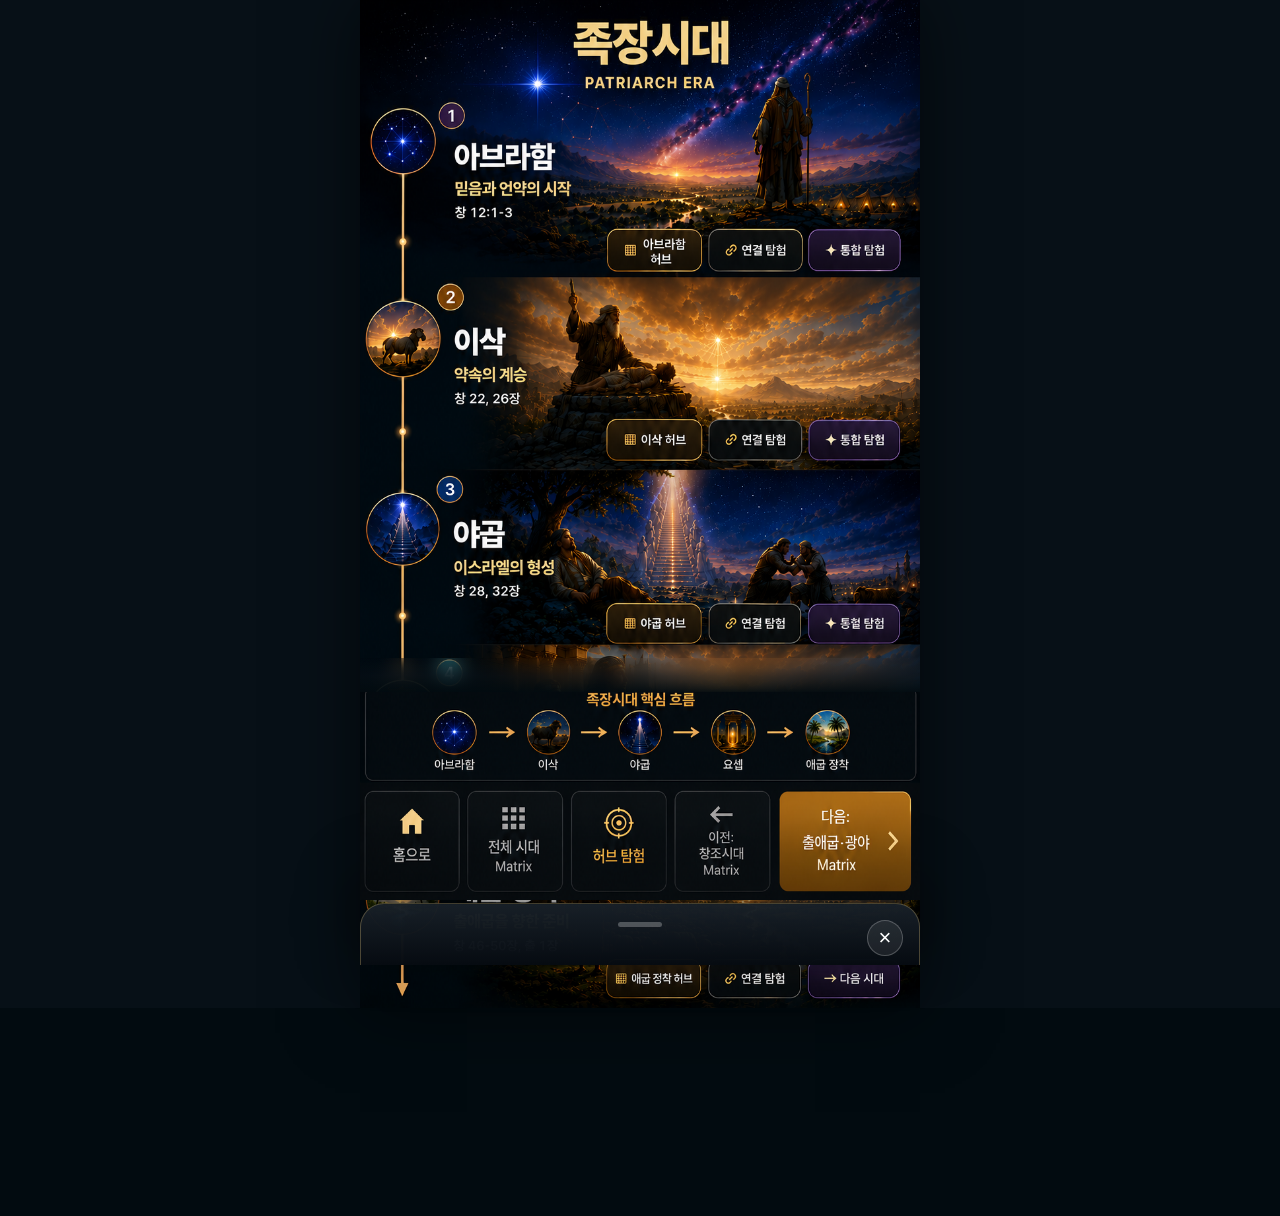
==== index.html @ 4a2c98e0 "Add files via upload" ====
<!doctype html>
<html lang="ko">
<head>
<meta charset="utf-8"/>
<meta name="viewport" content="width=device-width, initial-scale=1.0, maximum-scale=1.0, user-scalable=no, viewport-fit=cover"/>
<title>족장시대 Matrix</title>
<link rel="manifest" href="./manifest.webmanifest"/>
<meta name="theme-color" content="#071017"/>
<style>
*{box-sizing:border-box;-webkit-tap-highlight-color:transparent}
html,body{margin:0;background:#071017;color:#fff;font-family:system-ui,-apple-system,"Noto Sans KR","Apple SD Gothic Neo",sans-serif;overflow-x:hidden}
body{display:flex;justify-content:center}
.phone{position:relative;width:100%;max-width:560px;min-height:100svh;background:#071017;overflow:visible}
.stage{position:relative;width:100%;line-height:0;background:#071017;overflow:visible}
.bg{display:block;width:100%;height:auto;user-select:none;pointer-events:none}
.hot{position:absolute;z-index:10;border:0;background:rgba(255,255,255,0);border-radius:14px;cursor:pointer}
.hot:focus-visible{outline:2px solid #f7d889;background:rgba(247,216,137,.12)}
.hot.debug{background:rgba(247,216,137,.18);outline:1px solid rgba(247,216,137,.65)}

/* 사건 전체 클릭 영역 */
.e1,.e2,.e3,.e4,.e5{pointer-events:none}
.e1{left:0.5%;top:8.5%;width:43.5%;height:15.5%}
.e2{left:0.5%;top:25.0%;width:43.5%;height:15.0%}
.e3{left:0.5%;top:41.1%;width:43.5%;height:15.0%}
.e4{left:0.5%;top:57.4%;width:43.5%;height:14.7%}
.e5{left:0.5%;top:73.1%;width:43.5%;height:13.4%}

/* 우측 허브 버튼 영역: 실제 아이콘/버튼 중심에 맞춤 */
/* 우측 실제 버튼 직접 클릭 영역: 보이는 버튼 위치에 재정렬 */
.b1a,.b1b,.b1c,.b2a,.b2b,.b2c,.b3a,.b3b,.b3c,.b4a,.b4b,.b4c,.b5a,.b5b,.b5c{z-index:40}
.b1a{left:44.2%;top:22.35%;width:17.1%;height:4.30%}
.b1b{left:62.1%;top:22.35%;width:17.1%;height:4.30%}
.b1c{left:79.9%;top:22.35%;width:16.8%;height:4.30%}

.b2a{left:44.2%;top:41.25%;width:17.1%;height:4.30%}
.b2b{left:62.1%;top:41.25%;width:17.1%;height:4.30%}
.b2c{left:79.9%;top:41.25%;width:16.8%;height:4.30%}

.b3a{left:44.2%;top:58.90%;width:17.1%;height:4.30%}
.b3b{left:62.1%;top:58.90%;width:17.1%;height:4.30%}
.b3c{left:79.9%;top:58.90%;width:16.8%;height:4.30%}

.b4a{left:44.2%;top:76.00%;width:17.1%;height:4.30%}
.b4b{left:62.1%;top:76.00%;width:17.1%;height:4.30%}
.b4c{left:79.9%;top:76.00%;width:16.8%;height:4.30%}

.b5a{left:44.2%;top:93.90%;width:17.1%;height:4.30%}
.b5b{left:62.1%;top:93.90%;width:17.1%;height:4.30%}
.b5c{left:79.9%;top:93.90%;width:16.8%;height:4.30%}

/* 하단 메뉴 */
.nhome{left:2.0%;top:92.95%;width:15.5%;height:5.7%}
.nall{left:18.5%;top:92.95%;width:17.0%;height:5.7%}
.nhub{left:37.0%;top:92.95%;width:20.0%;height:5.7%}
.nprev{left:58.5%;top:92.95%;width:16.5%;height:5.7%}
.nnext{left:76.0%;top:92.95%;width:22.5%;height:5.7%}

.sheetBack{position:fixed;inset:0;background:rgba(0,0,0,.48);opacity:0;pointer-events:none;transition:.22s;z-index:40}
.sheetBack.show{opacity:1;pointer-events:auto}
.sheet{position:fixed;left:50%;bottom:0;transform:translate(-50%,105%);width:100%;max-width:560px;z-index:50;max-height:73svh;overflow:auto;background:linear-gradient(180deg,rgba(24,32,40,.98),rgba(6,11,17,.99));border:1px solid rgba(247,216,137,.28);border-bottom:0;border-radius:24px 24px 0 0;box-shadow:0 -24px 60px rgba(0,0,0,.55);padding:18px 18px calc(24px + env(safe-area-inset-bottom));transition:.26s}
.sheet.show{transform:translate(-50%,0)}
.grab{width:44px;height:5px;border-radius:999px;background:rgba(255,255,255,.26);margin:0 auto 14px}
.close{position:absolute;right:16px;top:16px;width:36px;height:36px;border-radius:50%;border:1px solid rgba(255,255,255,.23);background:rgba(255,255,255,.08);color:#fff;font-size:22px}
.sheet h2{margin:0 44px 5px 0;font-size:24px;color:#fff}
.sheet .meta{color:#f7d889;font-weight:950;font-size:14px;margin-bottom:12px}
.sheet p{margin:0 0 12px;color:rgba(255,255,255,.86);line-height:1.65;font-size:15px}
.chips{display:flex;flex-wrap:wrap;gap:8px}
.chip{border:1px solid rgba(247,216,137,.26);background:rgba(247,216,137,.08);color:#f8e4aa;border-radius:999px;padding:8px 11px;font-size:13px;font-weight:850}
.toast{position:fixed;left:50%;bottom:24px;transform:translateX(-50%) translateY(18px);max-width:min(92vw,500px);background:rgba(8,13,18,.92);border:1px solid rgba(247,216,137,.32);color:#ffe7aa;padding:10px 14px;border-radius:999px;font-size:13px;font-weight:850;opacity:0;transition:.22s;z-index:60}
.toast.show{opacity:1;transform:translateX(-50%) translateY(0)}
</style>
    <link rel="stylesheet" href="style.css">
    <link rel="apple-touch-icon" href="icons/icon-192.png">

<style>
/* === CEN fixed footer split patch === */
:root {
  --cen-footer-ratio: 0.37146226;
  --cen-max-width: 768px;
}
html, body {
  margin: 0;
  padding: 0;
}
body {
  padding-bottom: calc(min(100vw, var(--cen-max-width)) * var(--cen-footer-ratio));
  background: #020b10;
}
.cen-fixed-footer {
  position: fixed;
  left: 50%;
  bottom: 0;
  width: min(100vw, var(--cen-max-width));
  transform: translateX(-50%);
  z-index: 9999;
  pointer-events: none;
  background: #020b10;
  line-height: 0;
}
.cen-fixed-footer img {
  display: block;
  width: 100%;
  height: auto;
  margin: 0;
  padding: 0;
}
.cen-fixed-footer .footer-hot {
  position: absolute;
  pointer-events: auto;
  cursor: pointer;
  border: 0;
  background: transparent;
  color: transparent;
  font-size: 0;
  line-height: 0;
  padding: 0;
  margin: 0;
}
/* footer image = 848 x 315, crop y = 1540 */
.cen-fixed-footer .fh-home { left: 0.5%; bottom: 0.5%; width: 17.4%; height: 48.5%; }
.cen-fixed-footer .fh-all { left: 18.8%; bottom: 0.5%; width: 18.3%; height: 48.5%; }
.cen-fixed-footer .fh-hub { left: 38.5%; bottom: 0.5%; width: 18.3%; height: 48.5%; }
.cen-fixed-footer .fh-prev { left: 58.0%; bottom: 0.5%; width: 18.4%; height: 48.5%; }
.cen-fixed-footer .fh-next { left: 77.3%; bottom: 0.5%; width: 22.1%; height: 48.5%; }

/* === CEN drag/footer refinement patch 20260604 === */
:root {
  --cen-footer-ratio: 0.37146226;
  --cen-max-width: 560px;
}
body {
  padding-bottom: calc(min(100vw, var(--cen-max-width)) * var(--cen-footer-ratio)) !important;
  overscroll-behavior-y: none;
}
.main-content {
  padding-bottom: 0 !important;
}
.phone, .stage {
  overflow: hidden !important;
}
.cen-fixed-footer {
  width: min(100vw, var(--cen-max-width)) !important;
  overflow: visible;
  isolation: isolate;
}
.cen-fixed-footer::before {
  content: "";
  position: absolute;
  left: 0;
  right: 0;
  top: -34px;
  height: 34px;
  pointer-events: none;
  z-index: -1;
  background: linear-gradient(180deg, rgba(7,16,23,0), rgba(7,16,23,.62) 52%, rgba(2,11,16,.96));
  -webkit-backdrop-filter: blur(10px);
  backdrop-filter: blur(10px);
}
</style>

</head>
<body>
<div class="app-container">
<main class="phone main-content">
<section class="stage card-grid">
<img class="bg" src="./assets/patriarch-main.png" alt="족장시대 Matrix"/>

<button class="hot e1" onclick="goHub('abraham')" aria-label="아브라함 허브"></button>
<button class="hot e2" onclick="goHub('isaac')" aria-label="이삭 허브"></button>
<button class="hot e3" onclick="goHub('jacob')" aria-label="야곱 허브"></button>
<button class="hot e4" onclick="goHub('joseph')" aria-label="요셉 허브"></button>
<button class="hot e5" onclick="goHub('egypt')" aria-label="애굽 정착 허브"></button>

<button class="hot b1a" onclick="goHub('abraham')"></button><button class="hot b1b" onclick="openSheet('abraham')"></button><button class="hot b1c" onclick="openSheet('covenant')"></button>
<button class="hot b2a" onclick="goHub('isaac')"></button><button class="hot b2b" onclick="openSheet('isaac')"></button><button class="hot b2c" onclick="openSheet('covenant')"></button>
<button class="hot b3a" onclick="goHub('jacob')"></button><button class="hot b3b" onclick="openSheet('jacob')"></button><button class="hot b3c" onclick="openSheet('covenant')"></button>
<button class="hot b4a" onclick="goHub('joseph')"></button><button class="hot b4b" onclick="openSheet('joseph')"></button><button class="hot b4c" onclick="openSheet('providence')"></button>
<button class="hot b5a" onclick="goHub('egypt')"></button><button class="hot b5b" onclick="openSheet('egypt')"></button><button class="hot b5c" onclick="openSheet('exodus')"></button>

<button class="hot nhome" onclick="showToast('홈 연결 준비')"></button>
<button class="hot nall" onclick="showToast('전체 시대 Matrix 연결 준비')"></button>
<button class="hot nhub" onclick="openSheet('hub')"></button>
<button class="hot nprev" onclick="showToast('창조시대 Matrix 연결 준비')"></button>
<button class="hot nnext" onclick="openSheet('exodus')"></button>
</section>
</main>

<div class="sheetBack" id="backdrop"></div>
<section class="sheet" id="sheet">
<div class="grab"></div><button class="close" id="close">×</button>
<h2 id="sheetTitle"></h2><div class="meta" id="sheetMeta"></div><p id="sheetBody"></p><div class="chips" id="chips"></div>
</section>
<div class="toast" id="toast"></div>

<script>
const DATA={
abraham:{title:'아브라함 연결탐험',meta:'창 12:1-3',body:'하나님이 한 사람을 부르셔서 언약 백성의 시작을 여십니다.',chips:['부르심','가나안','별 언약','믿음']},
isaac:{title:'이삭 연결탐험',meta:'창 22, 26장',body:'이삭은 약속의 아들이며 언약 계승의 통로입니다.',chips:['약속의 아들','모리아산','순종']},
jacob:{title:'야곱 연결탐험',meta:'창 28, 32장',body:'야곱은 벧엘에서 하나님을 만나고 얍복강에서 이스라엘이라는 새 이름을 받습니다.',chips:['벧엘','얍복강','이스라엘']},
joseph:{title:'요셉 연결탐험',meta:'창 37-50장',body:'요셉의 꿈과 고난은 애굽 총리라는 섭리의 자리로 이어집니다.',chips:['꿈','고난','총리','가족구원']},
egypt:{title:'애굽 정착 연결탐험',meta:'창 46-50장, 출 1장',body:'야곱의 가족은 고센에 정착하여 번성합니다.',chips:['고센','번성','출애굽 준비']},
covenant:{title:'언약의 흐름',meta:'아브라함 → 이삭 → 야곱 → 요셉',body:'족장시대의 핵심은 언약의 계승입니다.',chips:['언약','계승','구속사']},
providence:{title:'섭리 탐험',meta:'요셉의 꿈과 애굽',body:'하나님은 고난까지도 생명을 보존하는 길로 사용하십니다.',chips:['섭리','용서','보존']},
hub:{title:'족장시대 허브 탐험',meta:'5개 허브',body:'아브라함, 이삭, 야곱, 요셉, 애굽 정착 허브로 구성되어 있습니다.',chips:['아브라함','이삭','야곱','요셉','애굽정착']},
exodus:{title:'다음 시대',meta:'출애굽·광야 Matrix',body:'애굽 정착은 출애굽 시대를 준비합니다.',chips:['모세','출애굽','광야']}
};
const sheet=document.getElementById('sheet'),backdrop=document.getElementById('backdrop'),title=document.getElementById('sheetTitle'),meta=document.getElementById('sheetMeta'),body=document.getElementById('sheetBody'),chips=document.getElementById('chips'),toast=document.getElementById('toast');
function goHub(id){location.href='./hubs/index.html?hub='+encodeURIComponent(id)+'&v=20260604-v3-drag-footer'}
function openSheet(key){const d=DATA[key]||DATA.abraham;title.textContent=d.title;meta.textContent=d.meta;body.textContent=d.body;chips.innerHTML=d.chips.map(c=>`<span class="chip">${c}</span>`).join('');sheet.classList.add('show');backdrop.classList.add('show')}
function closeSheet(){sheet.classList.remove('show');backdrop.classList.remove('show')}
document.getElementById('close').onclick=closeSheet;backdrop.onclick=closeSheet;
function showToast(t){toast.textContent=t;toast.classList.add('show');clearTimeout(window.__toast);window.__toast=setTimeout(()=>toast.classList.remove('show'),1200)}
if(new URLSearchParams(location.search).get('debug')==='1'){document.querySelectorAll('.hot').forEach(el=>el.classList.add('debug'))}
if('serviceWorker' in navigator){window.addEventListener('load',()=>navigator.serviceWorker.register('./sw.js?v=20260604-v3-drag-footer').catch(()=>{}))}
</script>
</div>

<div class="cen-fixed-footer" aria-label="족장시대 하단 고정 메뉴">
  <img src="assets/patriarch-footer.png" alt="족장시대 핵심 흐름 및 하단 메뉴">
  <button class="footer-hot fh-home" onclick="location.href='../index.html'" aria-label="홈으로">홈으로</button>
  <button class="footer-hot fh-all" onclick="location.href='../CEN-Matrix/'" aria-label="전체 시대 Matrix">전체 시대 Matrix</button>
  <button class="footer-hot fh-hub" onclick="location.href='hubs/index.html?hub=abraham&v=20260604-v3-drag-footer'" aria-label="허브 탐험">허브 탐험</button>
  <button class="footer-hot fh-prev" onclick="location.href='../CEN-Creation-Matrix/'" aria-label="이전 창조시대 Matrix">이전 창조시대 Matrix</button>
  <button class="footer-hot fh-next" onclick="location.href='../CEN-Exodus-Matrix/'" aria-label="다음 출애굽 광야 Matrix">다음 출애굽 광야 Matrix</button>
</div>

</body>
</html>
---- style.css ----
/* 기본 리셋 및 앱 컨테이너 설정 */
* {
    margin: 0;
    padding: 0;
    box-sizing: border-box;
}

body {
    font-family: -apple-system, BlinkMacSystemFont, "Segoe UI", Roboto, "Noto Sans KR", sans-serif;
    background-color: #071017;
    overflow-x: hidden;
}

.app-container {
    display: flex;
    flex-direction: column;
    min-height: 100vh;
    position: relative;
    width: 100%;
    align-items: center;
    background-color: #071017;
}

.main-content {
    flex: 1;
    padding-bottom: 150px; /* 하단 고정 메뉴 영역 공간 확보 */
}

/* 1. 메인 카드 & 내부 3개 아이콘 하단 안착 */
.image-card {
    position: relative;
    width: 100%;
    max-width: 400px;
    margin: 0 auto;
    border-radius: 12px;
    overflow: hidden;
}

.card-bg {
    width: 100%;
    display: block;
}

.inner-icon-group {
    position: absolute;
    bottom: 12px;
    left: 50%;
    transform: translateX(-50%);
    display: flex;
    gap: 10px;
    z-index: 10;
}

.bottom-icon {
    width: 40px;
    height: 40px;
    border-radius: 50%;
    border: none;
    background-color: rgba(255, 255, 255, 0.9);
    box-shadow: 0 2px 6px rgba(0,0,0,0.2);
    cursor: pointer;
}

/* 2. 왼쪽 타임라인 */
.timeline-container {
    display: flex;
    flex-direction: column;
    gap: 25px;
    padding: 20px;
}

.timeline-node {
    display: flex;
    flex-direction: column;
    align-items: center;
    width: 70px;
}

.circle-number {
    width: 30px;
    height: 30px;
    border-radius: 50%;
    background-color: #333;
    color: #fff;
    display: flex;
    align-items: center;
    justify-content: center;
    font-weight: bold;
    font-size: 14px;
}

.node-text-layer {
    display: flex;
    flex-direction: column;
    align-items: center;
    margin-top: 6px;
    text-align: center;
}

.node-text-layer .title {
    font-size: 13px;
    font-weight: bold;
    color: #222;
}

.node-text-layer .desc {
    font-size: 11px;
    color: #666;
}

/* 3. 하단 영역 밀착 레이아웃 */
.bottom-navigation-area {
    position: fixed;
    bottom: 0;
    left: 50%;
    transform: translateX(-50%);
    width: 100%;
    max-width: 560px;
    z-index: 100;
    background: rgba(5,10,15,.96);
    padding-bottom: env(safe-area-inset-bottom);
}

/* ==========================================================================
   기존 CEN Matrix 화면에 실제 반영되는 부분
   ========================================================================== */

.phone {
    position: relative;
    width: 100%;
    max-width: 560px;
    min-height: auto !important;
    background: #071017;
    overflow: visible !important;
    box-shadow: 0 0 70px rgba(0,0,0,.55);
}

.stage {
    position: relative;
    width: 100%;
    line-height: 0;
    background: #071017;
    overflow: visible !important;
}

.bg {
    display: block;
    width: 100%;
    height: auto;
    user-select: none;
    pointer-events: none;
}

/* 제목 중앙 보정 */
.titleLayer {
    left: 12.5% !important;
    right: 4.5% !important;
    top: 1.10% !important;
    text-align: center !important;
}

/* 타임라인 주제어 위치 보정 */
.label {
    left: 15.9% !important;
    width: 35.5% !important;
}
.l1 { top: 8.00% !important; }
.l2 { top: 27.95% !important; }
.l3 { top: 47.95% !important; }
.l4 { top: 67.85% !important; }
.l5 { top: 83.55% !important; }

.scrim {
    left: 12.7% !important;
    width: 40.5% !important;
}
.s1 { top: 7.60% !important; }
.s2 { top: 27.55% !important; }
.s3 { top: 47.55% !important; }
.s4 { top: 67.45% !important; }
.s5 { top: 83.15% !important; }

.label h2 {
    font-size: clamp(14.5px, 3.55vw, 21.5px) !important;
    line-height: 1.02 !important;
}
.label b {
    font-size: clamp(7.6px, 1.95vw, 11.2px) !important;
    line-height: 1.12 !important;
}
.label small {
    font-size: clamp(6.8px, 1.65vw, 9px) !important;
}

/* 허브 버튼 정렬 */
.btnrow {
    left: 51.5% !important;
    width: 46.0% !important;
    gap: 1.25% !important;
    height: 3.12% !important;
}
.r1 { top: 21.45% !important; }
.r2 { top: 41.05% !important; }
.r3 { top: 60.70% !important; }
.r4 { top: 78.10% !important; }
.r5 { top: 91.55% !important; }

.vbtn {
    border-radius: 10px !important;
    font-size: clamp(6.8px, 1.62vw, 9.2px) !important;
    line-height: 1.02 !important;
    padding: 0 1px !important;
}

/* 핵심흐름 바 */
.core-flow-bar {
    width: 100%;
    background-color: transparent;
    color: #fff;
    padding: 0;
    font-size: 14px;
    font-weight: bold;
    text-align: center;
    margin-bottom: 0;
    box-shadow: none;
}

.flowBox {
    position: relative !important;
    left: auto !important;
    right: auto !important;
    top: auto !important;
    height: auto !important;
    width: calc(100% - 18px) !important;
    margin: 0 auto !important;
    padding: 8px 8px 7px !important;
    border: 1px solid rgba(247,216,137,.26);
    border-radius: 12px 12px 0 0;
    background: rgba(4,8,13,.90);
    backdrop-filter: blur(6px);
    display: flex !important;
    flex-direction: column;
    align-items: center;
    justify-content: center;
    line-height: 1;
}

.flowTitle {
    color: #f7d889;
    font-size: clamp(9.5px, 2.2vw, 13px) !important;
    font-weight: 900;
    margin-bottom: 3px !important;
}

.flowItems {
    display: flex;
    align-items: center;
    justify-content: center;
    gap: clamp(4px, 1vw, 8px) !important;
    width: 100%;
}

.flowItem {
    display: flex;
    flex-direction: column;
    align-items: center;
    gap: 2px;
    color: #f5e3bd;
    font-size: clamp(6.5px, 1.55vw, 9px) !important;
    font-weight: 700;
}

.flowIcon {
    width: clamp(22px, 5.8vw, 32px) !important;
    height: clamp(22px, 5.8vw, 32px) !important;
    border-radius: 50%;
    border: 1px solid #f7d889;
    overflow: hidden;
    background: #0d1b2a;
}

.flowIcon img {
    width: 100%;
    height: 100%;
    object-fit: cover;
}

.arrow {
    color: #f7d889;
    font-weight: 900;
    font-size: clamp(12px, 3vw, 18px);
}

/* 하단 GNB */
.bottom-gnb,
.bottomNav {
    position: relative !important;
    left: auto !important;
    right: auto !important;
    top: auto !important;
    bottom: auto !important;
    transform: none !important;
    width: calc(100% - 18px) !important;
    max-width: none !important;
    height: 68px !important;
    margin: 0 auto 0 auto !important;
    padding: 0 !important;
    display: grid !important;
    grid-template-columns: 1fr 1fr 1.1fr 1fr 1.3fr;
    gap: 1.4%;
    line-height: 1;
    background: transparent !important;
    border-top: 0 !important;
    backdrop-filter: none !important;
}

.navBtn {
    border: 1px solid rgba(247,216,137,.25);
    border-radius: 0 0 11px 11px;
    background: rgba(7,13,20,.92);
    color: #e9dcc5;
    display: flex;
    flex-direction: column;
    align-items: center;
    justify-content: center;
    gap: 4px;
    font-weight: 850;
    font-size: clamp(7px, 1.65vw, 10px) !important;
    text-align: center;
    box-shadow: 0 6px 18px rgba(0,0,0,.28);
}

.navBtn.active {
    color: #f7d889;
}

.navBtn.next {
    background: linear-gradient(180deg,#a86d21,#6d3f13);
    color: #fff3dc;
    border-color: #d89c3a;
}

.navBtn i {
    font-style: normal;
    font-size: clamp(13px, 3.3vw, 19px) !important;
    line-height: 1;
}

@media (max-width: 390px) {
    .titleLayer {
        left: 11.5% !important;
        right: 4% !important;
    }
    .label {
        left: 16.1% !important;
        width: 35.8% !important;
    }
    .btnrow {
        left: 51.0% !important;
        width: 46.8% !important;
        gap: 1% !important;
    }
    .vbtn {
        font-size: 6.7px !important;
    }
}
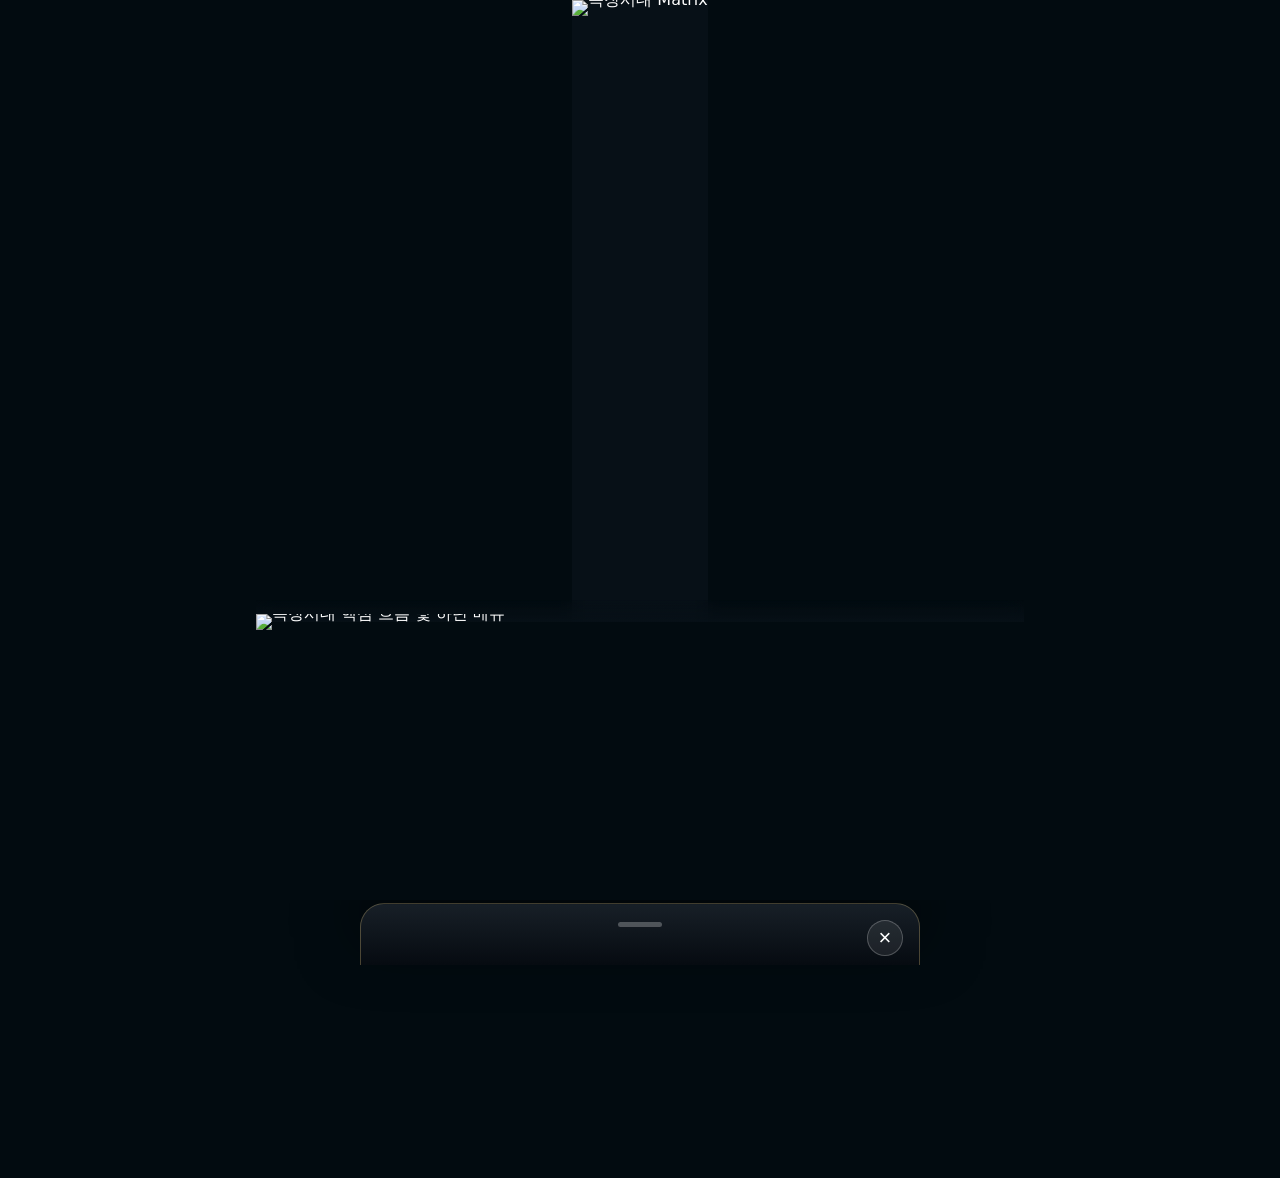
==== commit e29000bf: "Add files via upload" ====
--- a/index.html
+++ b/index.html
@@ -123,38 +123,41 @@
 .cen-fixed-footer .fh-prev { left: 58.0%; bottom: 0.5%; width: 18.4%; height: 48.5%; }
 .cen-fixed-footer .fh-next { left: 77.3%; bottom: 0.5%; width: 22.1%; height: 48.5%; }
 
-/* === CEN drag/footer refinement patch 20260604 === */
+/* === 20260604 safe drag/footer patch ===
+   원본 메인 이미지는 절대 자르지 않고, footer 표시 영역만 CSS로 가립니다. */
 :root {
-  --cen-footer-ratio: 0.37146226;
-  --cen-max-width: 560px;
+  --cen-footer-crop-top: 8px;
+  --cen-footer-visible-ratio: calc((315 - 8) / 848);
 }
 body {
-  padding-bottom: calc(min(100vw, var(--cen-max-width)) * var(--cen-footer-ratio)) !important;
+  padding-bottom: calc(min(100vw, var(--cen-max-width)) * var(--cen-footer-visible-ratio) + env(safe-area-inset-bottom));
   overscroll-behavior-y: none;
 }
-.main-content {
-  padding-bottom: 0 !important;
-}
-.phone, .stage {
-  overflow: hidden !important;
+.phone, .stage, .bg {
+  margin-bottom: 0 !important;
 }
 .cen-fixed-footer {
-  width: min(100vw, var(--cen-max-width)) !important;
+  height: calc(min(100vw, var(--cen-max-width)) * var(--cen-footer-visible-ratio) + env(safe-area-inset-bottom));
   overflow: visible;
-  isolation: isolate;
 }
 .cen-fixed-footer::before {
   content: "";
   position: absolute;
   left: 0;
   right: 0;
-  top: -34px;
-  height: 34px;
+  top: -22px;
+  height: 22px;
+  z-index: -1;
   pointer-events: none;
-  z-index: -1;
-  background: linear-gradient(180deg, rgba(7,16,23,0), rgba(7,16,23,.62) 52%, rgba(2,11,16,.96));
-  -webkit-backdrop-filter: blur(10px);
-  backdrop-filter: blur(10px);
+  backdrop-filter: blur(9px);
+  -webkit-backdrop-filter: blur(9px);
+  background: linear-gradient(180deg, rgba(7,16,23,0), rgba(7,16,23,.92));
+}
+.cen-fixed-footer img {
+  margin-top: calc(-1 * var(--cen-footer-crop-top));
+}
+.cen-fixed-footer .footer-hot {
+  transform: translateY(calc(-1 * var(--cen-footer-crop-top)));
 }
 </style>
 
@@ -205,13 +208,13 @@
 exodus:{title:'다음 시대',meta:'출애굽·광야 Matrix',body:'애굽 정착은 출애굽 시대를 준비합니다.',chips:['모세','출애굽','광야']}
 };
 const sheet=document.getElementById('sheet'),backdrop=document.getElementById('backdrop'),title=document.getElementById('sheetTitle'),meta=document.getElementById('sheetMeta'),body=document.getElementById('sheetBody'),chips=document.getElementById('chips'),toast=document.getElementById('toast');
-function goHub(id){location.href='./hubs/index.html?hub='+encodeURIComponent(id)+'&v=20260604-v3-drag-footer'}
+function goHub(id){location.href='./hubs/index.html?hub='+encodeURIComponent(id)+'&v=20260604-v3-safe-footer'}
 function openSheet(key){const d=DATA[key]||DATA.abraham;title.textContent=d.title;meta.textContent=d.meta;body.textContent=d.body;chips.innerHTML=d.chips.map(c=>`<span class="chip">${c}</span>`).join('');sheet.classList.add('show');backdrop.classList.add('show')}
 function closeSheet(){sheet.classList.remove('show');backdrop.classList.remove('show')}
 document.getElementById('close').onclick=closeSheet;backdrop.onclick=closeSheet;
 function showToast(t){toast.textContent=t;toast.classList.add('show');clearTimeout(window.__toast);window.__toast=setTimeout(()=>toast.classList.remove('show'),1200)}
 if(new URLSearchParams(location.search).get('debug')==='1'){document.querySelectorAll('.hot').forEach(el=>el.classList.add('debug'))}
-if('serviceWorker' in navigator){window.addEventListener('load',()=>navigator.serviceWorker.register('./sw.js?v=20260604-v3-drag-footer').catch(()=>{}))}
+if('serviceWorker' in navigator){window.addEventListener('load',()=>navigator.serviceWorker.register('./sw.js?v=20260604-v3-safe-footer').catch(()=>{}))}
 </script>
 </div>
 
@@ -219,7 +222,7 @@
   <img src="assets/patriarch-footer.png" alt="족장시대 핵심 흐름 및 하단 메뉴">
   <button class="footer-hot fh-home" onclick="location.href='../index.html'" aria-label="홈으로">홈으로</button>
   <button class="footer-hot fh-all" onclick="location.href='../CEN-Matrix/'" aria-label="전체 시대 Matrix">전체 시대 Matrix</button>
-  <button class="footer-hot fh-hub" onclick="location.href='hubs/index.html?hub=abraham&v=20260604-v3-drag-footer'" aria-label="허브 탐험">허브 탐험</button>
+  <button class="footer-hot fh-hub" onclick="location.href='hubs/index.html?hub=abraham&v=20260604-v3-safe-footer'" aria-label="허브 탐험">허브 탐험</button>
   <button class="footer-hot fh-prev" onclick="location.href='../CEN-Creation-Matrix/'" aria-label="이전 창조시대 Matrix">이전 창조시대 Matrix</button>
   <button class="footer-hot fh-next" onclick="location.href='../CEN-Exodus-Matrix/'" aria-label="다음 출애굽 광야 Matrix">다음 출애굽 광야 Matrix</button>
 </div>
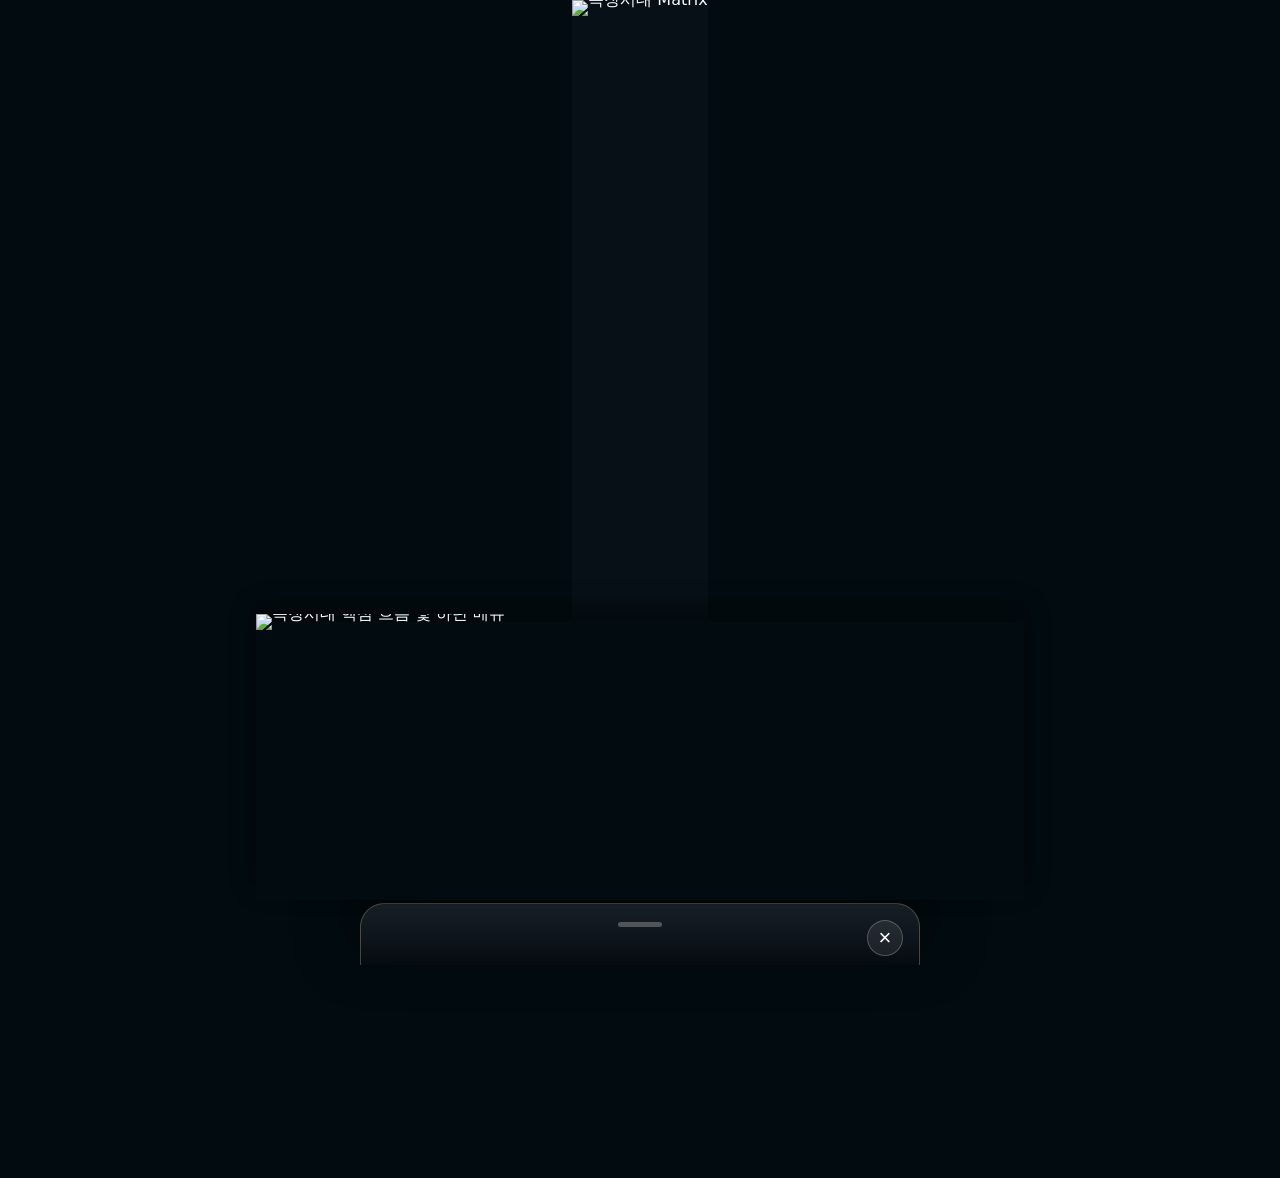
==== commit 2cb6f751: "Add files via upload" ====
--- a/index.html
+++ b/index.html
@@ -145,13 +145,14 @@
   position: absolute;
   left: 0;
   right: 0;
-  top: -22px;
-  height: 22px;
+  top: -18px;
+  height: 18px;
   z-index: -1;
   pointer-events: none;
-  backdrop-filter: blur(9px);
-  -webkit-backdrop-filter: blur(9px);
-  background: linear-gradient(180deg, rgba(7,16,23,0), rgba(7,16,23,.92));
+  background: linear-gradient(180deg, rgba(2,11,16,0), rgba(2,11,16,.55));
+}
+.cen-fixed-footer {
+  box-shadow: 0 -14px 24px rgba(0,0,0,.42);
 }
 .cen-fixed-footer img {
   margin-top: calc(-1 * var(--cen-footer-crop-top));
@@ -208,13 +209,13 @@
 exodus:{title:'다음 시대',meta:'출애굽·광야 Matrix',body:'애굽 정착은 출애굽 시대를 준비합니다.',chips:['모세','출애굽','광야']}
 };
 const sheet=document.getElementById('sheet'),backdrop=document.getElementById('backdrop'),title=document.getElementById('sheetTitle'),meta=document.getElementById('sheetMeta'),body=document.getElementById('sheetBody'),chips=document.getElementById('chips'),toast=document.getElementById('toast');
-function goHub(id){location.href='./hubs/index.html?hub='+encodeURIComponent(id)+'&v=20260604-v3-safe-footer'}
+function goHub(id){location.href='./hubs/index.html?hub='+encodeURIComponent(id)+'&v=20260604-v3-shadow-footer'}
 function openSheet(key){const d=DATA[key]||DATA.abraham;title.textContent=d.title;meta.textContent=d.meta;body.textContent=d.body;chips.innerHTML=d.chips.map(c=>`<span class="chip">${c}</span>`).join('');sheet.classList.add('show');backdrop.classList.add('show')}
 function closeSheet(){sheet.classList.remove('show');backdrop.classList.remove('show')}
 document.getElementById('close').onclick=closeSheet;backdrop.onclick=closeSheet;
 function showToast(t){toast.textContent=t;toast.classList.add('show');clearTimeout(window.__toast);window.__toast=setTimeout(()=>toast.classList.remove('show'),1200)}
 if(new URLSearchParams(location.search).get('debug')==='1'){document.querySelectorAll('.hot').forEach(el=>el.classList.add('debug'))}
-if('serviceWorker' in navigator){window.addEventListener('load',()=>navigator.serviceWorker.register('./sw.js?v=20260604-v3-safe-footer').catch(()=>{}))}
+if('serviceWorker' in navigator){window.addEventListener('load',()=>navigator.serviceWorker.register('./sw.js?v=20260604-v3-shadow-footer').catch(()=>{}))}
 </script>
 </div>
 
@@ -222,7 +223,7 @@
   <img src="assets/patriarch-footer.png" alt="족장시대 핵심 흐름 및 하단 메뉴">
   <button class="footer-hot fh-home" onclick="location.href='../index.html'" aria-label="홈으로">홈으로</button>
   <button class="footer-hot fh-all" onclick="location.href='../CEN-Matrix/'" aria-label="전체 시대 Matrix">전체 시대 Matrix</button>
-  <button class="footer-hot fh-hub" onclick="location.href='hubs/index.html?hub=abraham&v=20260604-v3-safe-footer'" aria-label="허브 탐험">허브 탐험</button>
+  <button class="footer-hot fh-hub" onclick="location.href='hubs/index.html?hub=abraham&v=20260604-v3-shadow-footer'" aria-label="허브 탐험">허브 탐험</button>
   <button class="footer-hot fh-prev" onclick="location.href='../CEN-Creation-Matrix/'" aria-label="이전 창조시대 Matrix">이전 창조시대 Matrix</button>
   <button class="footer-hot fh-next" onclick="location.href='../CEN-Exodus-Matrix/'" aria-label="다음 출애굽 광야 Matrix">다음 출애굽 광야 Matrix</button>
 </div>
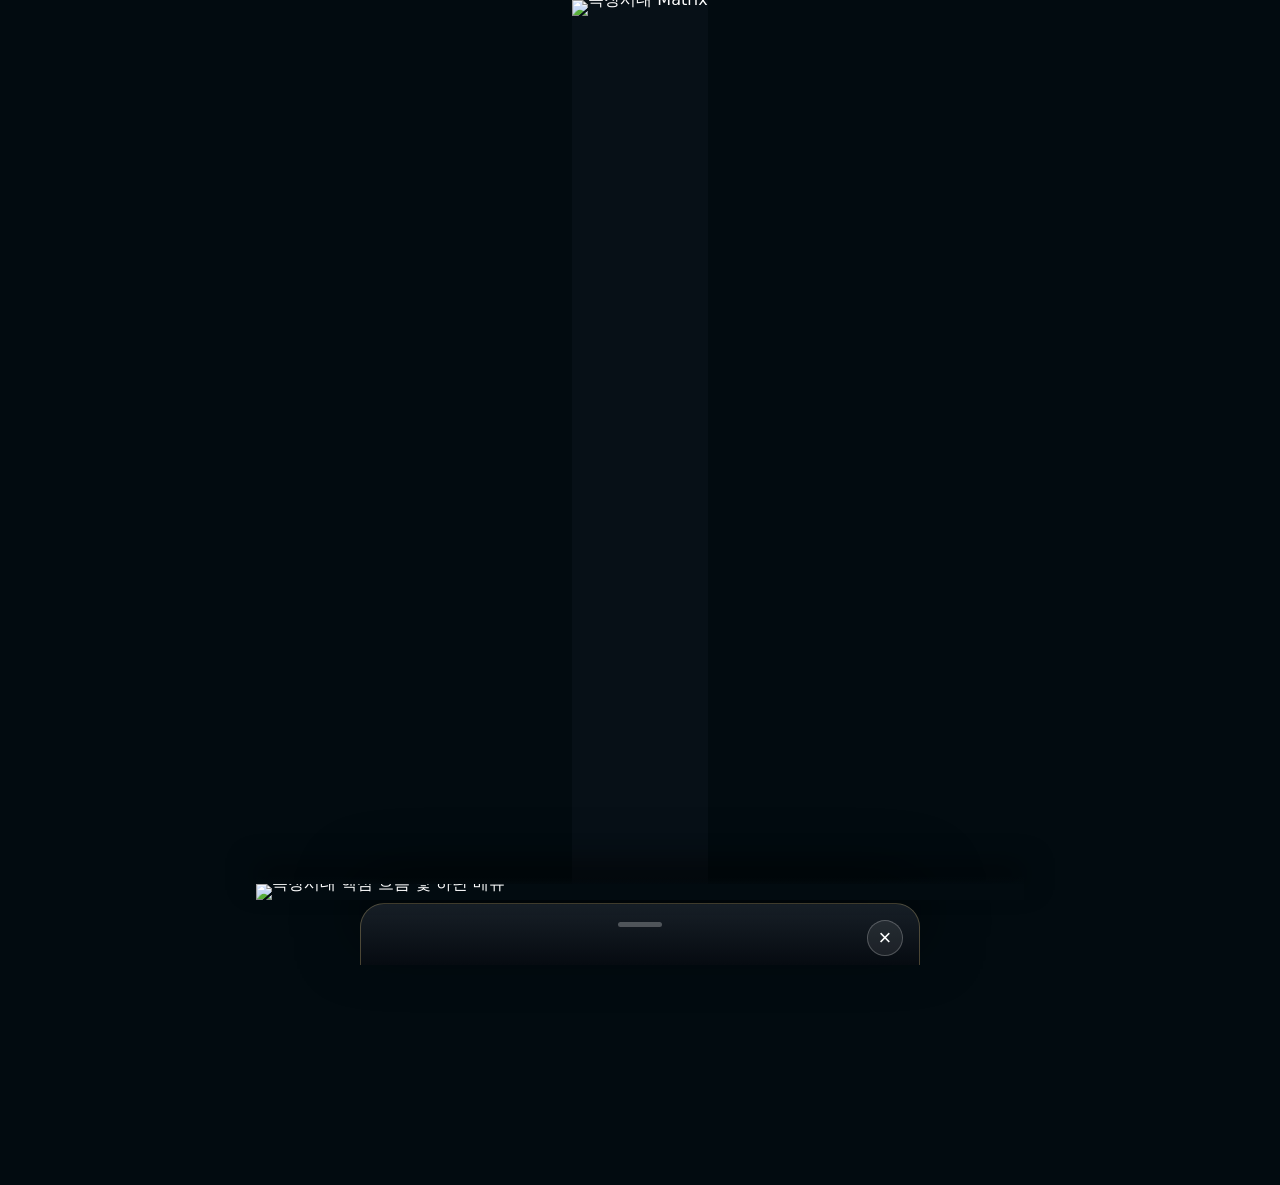
==== commit 7f6079fe: "Add files via upload" ====
--- a/index.html
+++ b/index.html
@@ -73,7 +73,7 @@
     <link rel="apple-touch-icon" href="icons/icon-192.png">
 
 <style>
-/* === CEN fixed footer split patch === */
+/* === CEN fixed footer split patch: no image crop, drag preserved === */
 :root {
   --cen-footer-ratio: 0.37146226;
   --cen-max-width: 768px;
@@ -85,6 +85,10 @@
 body {
   padding-bottom: calc(min(100vw, var(--cen-max-width)) * var(--cen-footer-ratio));
   background: #020b10;
+  overscroll-behavior-y: none;
+}
+.main-content {
+  padding-bottom: 0 !important;
 }
 .cen-fixed-footer {
   position: fixed;
@@ -96,6 +100,17 @@
   pointer-events: none;
   background: #020b10;
   line-height: 0;
+  box-shadow: 0 -18px 28px rgba(0,0,0,.52);
+}
+.cen-fixed-footer::before {
+  content: "";
+  position: absolute;
+  left: 0;
+  right: 0;
+  top: -7px;
+  height: 7px;
+  pointer-events: none;
+  background: linear-gradient(180deg, rgba(2,11,16,0), rgba(2,11,16,.72));
 }
 .cen-fixed-footer img {
   display: block;
@@ -122,44 +137,6 @@
 .cen-fixed-footer .fh-hub { left: 38.5%; bottom: 0.5%; width: 18.3%; height: 48.5%; }
 .cen-fixed-footer .fh-prev { left: 58.0%; bottom: 0.5%; width: 18.4%; height: 48.5%; }
 .cen-fixed-footer .fh-next { left: 77.3%; bottom: 0.5%; width: 22.1%; height: 48.5%; }
-
-/* === 20260604 safe drag/footer patch ===
-   원본 메인 이미지는 절대 자르지 않고, footer 표시 영역만 CSS로 가립니다. */
-:root {
-  --cen-footer-crop-top: 8px;
-  --cen-footer-visible-ratio: calc((315 - 8) / 848);
-}
-body {
-  padding-bottom: calc(min(100vw, var(--cen-max-width)) * var(--cen-footer-visible-ratio) + env(safe-area-inset-bottom));
-  overscroll-behavior-y: none;
-}
-.phone, .stage, .bg {
-  margin-bottom: 0 !important;
-}
-.cen-fixed-footer {
-  height: calc(min(100vw, var(--cen-max-width)) * var(--cen-footer-visible-ratio) + env(safe-area-inset-bottom));
-  overflow: visible;
-}
-.cen-fixed-footer::before {
-  content: "";
-  position: absolute;
-  left: 0;
-  right: 0;
-  top: -18px;
-  height: 18px;
-  z-index: -1;
-  pointer-events: none;
-  background: linear-gradient(180deg, rgba(2,11,16,0), rgba(2,11,16,.55));
-}
-.cen-fixed-footer {
-  box-shadow: 0 -14px 24px rgba(0,0,0,.42);
-}
-.cen-fixed-footer img {
-  margin-top: calc(-1 * var(--cen-footer-crop-top));
-}
-.cen-fixed-footer .footer-hot {
-  transform: translateY(calc(-1 * var(--cen-footer-crop-top)));
-}
 </style>
 
 </head>
@@ -209,13 +186,32 @@
 exodus:{title:'다음 시대',meta:'출애굽·광야 Matrix',body:'애굽 정착은 출애굽 시대를 준비합니다.',chips:['모세','출애굽','광야']}
 };
 const sheet=document.getElementById('sheet'),backdrop=document.getElementById('backdrop'),title=document.getElementById('sheetTitle'),meta=document.getElementById('sheetMeta'),body=document.getElementById('sheetBody'),chips=document.getElementById('chips'),toast=document.getElementById('toast');
-function goHub(id){location.href='./hubs/index.html?hub='+encodeURIComponent(id)+'&v=20260604-v3-shadow-footer'}
+function goHub(id){location.href='./hubs/index.html?hub='+encodeURIComponent(id)+'&v=20260604-v3-drag-shadow-flowline-limit'}
 function openSheet(key){const d=DATA[key]||DATA.abraham;title.textContent=d.title;meta.textContent=d.meta;body.textContent=d.body;chips.innerHTML=d.chips.map(c=>`<span class="chip">${c}</span>`).join('');sheet.classList.add('show');backdrop.classList.add('show')}
 function closeSheet(){sheet.classList.remove('show');backdrop.classList.remove('show')}
 document.getElementById('close').onclick=closeSheet;backdrop.onclick=closeSheet;
 function showToast(t){toast.textContent=t;toast.classList.add('show');clearTimeout(window.__toast);window.__toast=setTimeout(()=>toast.classList.remove('show'),1200)}
 if(new URLSearchParams(location.search).get('debug')==='1'){document.querySelectorAll('.hot').forEach(el=>el.classList.add('debug'))}
-if('serviceWorker' in navigator){window.addEventListener('load',()=>navigator.serviceWorker.register('./sw.js?v=20260604-v3-shadow-footer').catch(()=>{}))}
+function clampMainDrag(){
+  const stage=document.querySelector('.stage');
+  const footer=document.querySelector('.cen-fixed-footer');
+  if(!stage||!footer) return;
+  const footerH=footer.getBoundingClientRect().height;
+  const stageBottom=stage.getBoundingClientRect().bottom + window.scrollY;
+  const maxY=Math.max(0, Math.round(stageBottom - (window.innerHeight - footerH)));
+  if(window.scrollY > maxY) window.scrollTo(0,maxY);
+}
+let __dragClampTick=false;
+function scheduleDragClamp(){
+  if(__dragClampTick) return;
+  __dragClampTick=true;
+  requestAnimationFrame(()=>{__dragClampTick=false;clampMainDrag();});
+}
+window.addEventListener('scroll',scheduleDragClamp,{passive:true});
+window.addEventListener('resize',scheduleDragClamp);
+window.addEventListener('orientationchange',()=>setTimeout(clampMainDrag,250));
+window.addEventListener('load',clampMainDrag);
+if('serviceWorker' in navigator){window.addEventListener('load',()=>navigator.serviceWorker.register('./sw.js?v=20260604-v3-drag-shadow-flowline-limit-limit').catch(()=>{}))}
 </script>
 </div>
 
@@ -223,7 +219,7 @@
   <img src="assets/patriarch-footer.png" alt="족장시대 핵심 흐름 및 하단 메뉴">
   <button class="footer-hot fh-home" onclick="location.href='../index.html'" aria-label="홈으로">홈으로</button>
   <button class="footer-hot fh-all" onclick="location.href='../CEN-Matrix/'" aria-label="전체 시대 Matrix">전체 시대 Matrix</button>
-  <button class="footer-hot fh-hub" onclick="location.href='hubs/index.html?hub=abraham&v=20260604-v3-shadow-footer'" aria-label="허브 탐험">허브 탐험</button>
+  <button class="footer-hot fh-hub" onclick="location.href='hubs/index.html?hub=abraham&v=20260604-v3-drag-shadow-flowline-limit'" aria-label="허브 탐험">허브 탐험</button>
   <button class="footer-hot fh-prev" onclick="location.href='../CEN-Creation-Matrix/'" aria-label="이전 창조시대 Matrix">이전 창조시대 Matrix</button>
   <button class="footer-hot fh-next" onclick="location.href='../CEN-Exodus-Matrix/'" aria-label="다음 출애굽 광야 Matrix">다음 출애굽 광야 Matrix</button>
 </div>
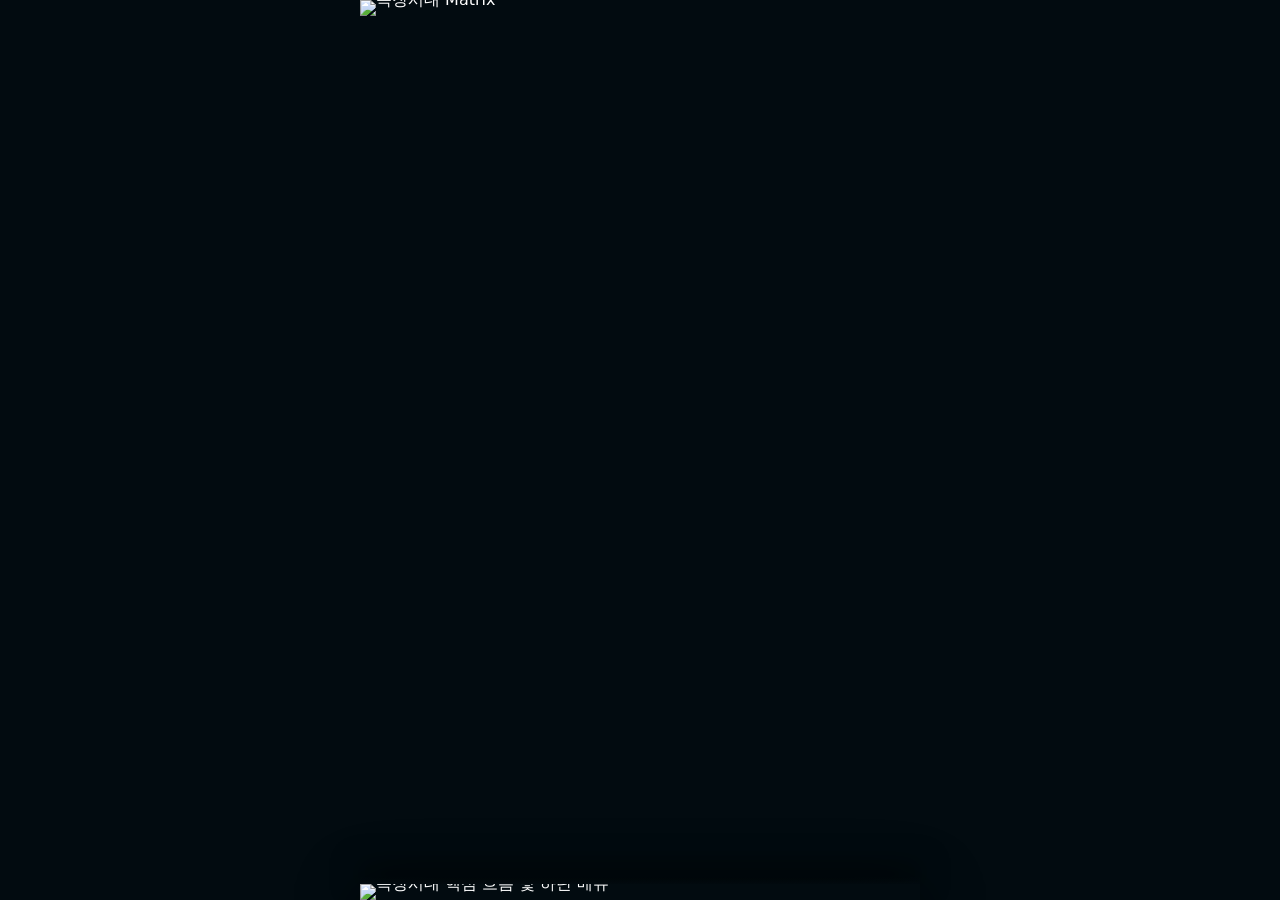
==== commit 69131d6a: "Add files via upload" ====
--- a/index.html
+++ b/index.html
@@ -55,9 +55,9 @@
 .nprev{left:58.5%;top:92.95%;width:16.5%;height:5.7%}
 .nnext{left:76.0%;top:92.95%;width:22.5%;height:5.7%}
 
-.sheetBack{position:fixed;inset:0;background:rgba(0,0,0,.48);opacity:0;pointer-events:none;transition:.22s;z-index:40}
+.sheetBack{position:fixed;inset:0;background:rgba(0,0,0,.48);opacity:0;pointer-events:none;transition:.22s;z-index:20000}
 .sheetBack.show{opacity:1;pointer-events:auto}
-.sheet{position:fixed;left:50%;bottom:0;transform:translate(-50%,105%);width:100%;max-width:560px;z-index:50;max-height:73svh;overflow:auto;background:linear-gradient(180deg,rgba(24,32,40,.98),rgba(6,11,17,.99));border:1px solid rgba(247,216,137,.28);border-bottom:0;border-radius:24px 24px 0 0;box-shadow:0 -24px 60px rgba(0,0,0,.55);padding:18px 18px calc(24px + env(safe-area-inset-bottom));transition:.26s}
+.sheet{position:fixed;left:50%;bottom:0;transform:translate(-50%,105%);width:100%;max-width:560px;z-index:20001;max-height:73svh;overflow:auto;background:linear-gradient(180deg,rgba(24,32,40,.98),rgba(6,11,17,.99));border:1px solid rgba(247,216,137,.28);border-bottom:0;border-radius:24px 24px 0 0;box-shadow:0 -24px 60px rgba(0,0,0,.55);padding:18px 18px calc(24px + env(safe-area-inset-bottom));transition:.26s}
 .sheet.show{transform:translate(-50%,0)}
 .grab{width:44px;height:5px;border-radius:999px;background:rgba(255,255,255,.26);margin:0 auto 14px}
 .close{position:absolute;right:16px;top:16px;width:36px;height:36px;border-radius:50%;border:1px solid rgba(255,255,255,.23);background:rgba(255,255,255,.08);color:#fff;font-size:22px}
@@ -66,41 +66,113 @@
 .sheet p{margin:0 0 12px;color:rgba(255,255,255,.86);line-height:1.65;font-size:15px}
 .chips{display:flex;flex-wrap:wrap;gap:8px}
 .chip{border:1px solid rgba(247,216,137,.26);background:rgba(247,216,137,.08);color:#f8e4aa;border-radius:999px;padding:8px 11px;font-size:13px;font-weight:850}
-.toast{position:fixed;left:50%;bottom:24px;transform:translateX(-50%) translateY(18px);max-width:min(92vw,500px);background:rgba(8,13,18,.92);border:1px solid rgba(247,216,137,.32);color:#ffe7aa;padding:10px 14px;border-radius:999px;font-size:13px;font-weight:850;opacity:0;transition:.22s;z-index:60}
+.toast{position:fixed;left:50%;bottom:24px;transform:translateX(-50%) translateY(18px);max-width:min(92vw,500px);background:rgba(8,13,18,.92);border:1px solid rgba(247,216,137,.32);color:#ffe7aa;padding:10px 14px;border-radius:999px;font-size:13px;font-weight:850;opacity:0;transition:.22s;z-index:20002}
 .toast.show{opacity:1;transform:translateX(-50%) translateY(0)}
 </style>
     <link rel="stylesheet" href="style.css">
     <link rel="apple-touch-icon" href="icons/icon-192.png">
 
 <style>
-/* === CEN fixed footer split patch: no image crop, drag preserved === */
+/* === CEN fixed footer + EXODUS-style scroll limit patch ===
+   원칙: patriarch-main.png 848x1540 원본 유지, v3 허브 유지,
+   body 전체 스크롤이 아니라 메인 화면(.phone.main-content)만 footer 위에서 스크롤. */
 :root {
-  --cen-footer-ratio: 0.37146226;
-  --cen-max-width: 768px;
+  --cen-footer-ratio: 0.37146226; /* 315 / 848 */
+  --cen-max-width: 560px;
+  --cen-footer-h: clamp(118px, 37.15vw, 208px);
 }
 html, body {
-  margin: 0;
-  padding: 0;
+  width: 100% !important;
+  height: 100% !important;
+  min-height: 100% !important;
+  margin: 0 !important;
+  padding: 0 !important;
+  overflow: hidden !important;
+  background: #020b10 !important;
+  overscroll-behavior: none !important;
 }
 body {
-  padding-bottom: calc(min(100vw, var(--cen-max-width)) * var(--cen-footer-ratio));
-  background: #020b10;
-  overscroll-behavior-y: none;
-}
-.main-content {
-  padding-bottom: 0 !important;
+  position: fixed !important;
+  inset: 0 !important;
+  display: block !important;
+  justify-content: initial !important;
+  touch-action: none !important;
+}
+.app-container {
+  position: fixed !important;
+  inset: 0 !important;
+  width: 100% !important;
+  height: 100% !important;
+  min-height: 0 !important;
+  overflow: hidden !important;
+  display: block !important;
+  background: #020b10 !important;
+}
+.phone.main-content {
+  position: fixed !important;
+  left: 50% !important;
+  top: 0 !important;
+  bottom: calc(var(--cen-footer-h) + env(safe-area-inset-bottom)) !important;
+  transform: translateX(-50%) !important;
+  width: 100% !important;
+  max-width: var(--cen-max-width) !important;
+  height: auto !important;
+  min-height: 0 !important;
+  margin: 0 !important;
+  padding: 0 !important;
+  overflow-x: hidden !important;
+  overflow-y: auto !important;
+  -webkit-overflow-scrolling: touch !important;
+  overscroll-behavior-y: contain !important;
+  touch-action: pan-y !important;
+  scrollbar-width: none !important;
+  background: #020b10 !important;
+}
+.phone.main-content::-webkit-scrollbar { display: none !important; }
+.stage.card-grid {
+  position: relative !important;
+  display: block !important;
+  width: 100% !important;
+  margin: 0 !important;
+  padding: 0 !important;
+  line-height: 0 !important;
+  overflow: visible !important;
+  touch-action: pan-y !important;
+  background: #020b10 !important;
+}
+.stage.card-grid .bg {
+  display: block !important;
+  width: 100% !important;
+  height: auto !important;
+  margin: 0 !important;
+  padding: 0 !important;
+  user-select: none !important;
+  pointer-events: none !important;
+}
+.stage.card-grid .hot {
+  touch-action: manipulation !important;
+}
+.stage.card-grid .e1,
+.stage.card-grid .e2,
+.stage.card-grid .e3,
+.stage.card-grid .e4,
+.stage.card-grid .e5 {
+  pointer-events: none !important;
 }
 .cen-fixed-footer {
-  position: fixed;
-  left: 50%;
-  bottom: 0;
-  width: min(100vw, var(--cen-max-width));
-  transform: translateX(-50%);
-  z-index: 9999;
-  pointer-events: none;
-  background: #020b10;
-  line-height: 0;
-  box-shadow: 0 -18px 28px rgba(0,0,0,.52);
+  position: fixed !important;
+  left: 50% !important;
+  bottom: 0 !important;
+  width: 100% !important;
+  max-width: var(--cen-max-width) !important;
+  transform: translateX(-50%) !important;
+  z-index: 9999 !important;
+  pointer-events: none !important;
+  background: #020b10 !important;
+  line-height: 0 !important;
+  box-shadow: 0 -18px 28px rgba(0,0,0,.52) !important;
+  padding-bottom: env(safe-area-inset-bottom) !important;
+  touch-action: manipulation !important;
 }
 .cen-fixed-footer::before {
   content: "";
@@ -113,15 +185,15 @@
   background: linear-gradient(180deg, rgba(2,11,16,0), rgba(2,11,16,.72));
 }
 .cen-fixed-footer img {
-  display: block;
-  width: 100%;
-  height: auto;
-  margin: 0;
-  padding: 0;
+  display: block !important;
+  width: 100% !important;
+  height: auto !important;
+  margin: 0 !important;
+  padding: 0 !important;
 }
 .cen-fixed-footer .footer-hot {
   position: absolute;
-  pointer-events: auto;
+  pointer-events: auto !important;
   cursor: pointer;
   border: 0;
   background: transparent;
@@ -130,13 +202,41 @@
   line-height: 0;
   padding: 0;
   margin: 0;
-}
-/* footer image = 848 x 315, crop y = 1540 */
+  touch-action: manipulation !important;
+}
+/* footer image = 848 x 315 */
 .cen-fixed-footer .fh-home { left: 0.5%; bottom: 0.5%; width: 17.4%; height: 48.5%; }
 .cen-fixed-footer .fh-all { left: 18.8%; bottom: 0.5%; width: 18.3%; height: 48.5%; }
 .cen-fixed-footer .fh-hub { left: 38.5%; bottom: 0.5%; width: 18.3%; height: 48.5%; }
 .cen-fixed-footer .fh-prev { left: 58.0%; bottom: 0.5%; width: 18.4%; height: 48.5%; }
 .cen-fixed-footer .fh-next { left: 77.3%; bottom: 0.5%; width: 22.1%; height: 48.5%; }
+.sheet, .sheetBack, .toast {
+  touch-action: auto !important;
+}
+
+/* modal must appear above fixed footer and physically open above it */
+.sheetBack {
+  position: fixed !important;
+  inset: 0 !important;
+  z-index: 2147483600 !important;
+  pointer-events: none;
+}
+.sheetBack.show { pointer-events: auto !important; }
+.sheet {
+  position: fixed !important;
+  left: 50% !important;
+  bottom: calc(var(--cen-footer-h) + env(safe-area-inset-bottom) + 6px) !important;
+  transform: translate(-50%, calc(100% + var(--cen-footer-h) + 20px)) !important;
+  z-index: 2147483601 !important;
+  max-height: calc(100svh - var(--cen-footer-h) - env(safe-area-inset-bottom) - 28px) !important;
+  pointer-events: auto !important;
+}
+.sheet.show { transform: translate(-50%, 0) !important; }
+.toast { z-index: 2147483602 !important; }
+.cen-fixed-footer { z-index: 1000 !important; }
+body.sheet-open .cen-fixed-footer { pointer-events: none !important; z-index: 1000 !important; }
+body.sheet-open .phone.main-content { pointer-events: none !important; }
+body.sheet-open .sheet, body.sheet-open .sheetBack { pointer-events: auto !important; }
 </style>
 
 </head>
@@ -186,32 +286,13 @@
 exodus:{title:'다음 시대',meta:'출애굽·광야 Matrix',body:'애굽 정착은 출애굽 시대를 준비합니다.',chips:['모세','출애굽','광야']}
 };
 const sheet=document.getElementById('sheet'),backdrop=document.getElementById('backdrop'),title=document.getElementById('sheetTitle'),meta=document.getElementById('sheetMeta'),body=document.getElementById('sheetBody'),chips=document.getElementById('chips'),toast=document.getElementById('toast');
-function goHub(id){location.href='./hubs/index.html?hub='+encodeURIComponent(id)+'&v=20260604-v3-drag-shadow-flowline-limit'}
-function openSheet(key){const d=DATA[key]||DATA.abraham;title.textContent=d.title;meta.textContent=d.meta;body.textContent=d.body;chips.innerHTML=d.chips.map(c=>`<span class="chip">${c}</span>`).join('');sheet.classList.add('show');backdrop.classList.add('show')}
-function closeSheet(){sheet.classList.remove('show');backdrop.classList.remove('show')}
+function goHub(id){location.href='./hubs/index.html?hub='+encodeURIComponent(id)+'&v=20260606-v3-modal-layer2'}
+function openSheet(key){const d=DATA[key]||DATA.abraham;title.textContent=d.title;meta.textContent=d.meta;body.textContent=d.body;chips.innerHTML=d.chips.map(c=>`<span class="chip">${c}</span>`).join('');sheet.classList.add('show');backdrop.classList.add('show');document.body.classList.add('sheet-open')}
+function closeSheet(){sheet.classList.remove('show');backdrop.classList.remove('show');document.body.classList.remove('sheet-open')}
 document.getElementById('close').onclick=closeSheet;backdrop.onclick=closeSheet;
 function showToast(t){toast.textContent=t;toast.classList.add('show');clearTimeout(window.__toast);window.__toast=setTimeout(()=>toast.classList.remove('show'),1200)}
 if(new URLSearchParams(location.search).get('debug')==='1'){document.querySelectorAll('.hot').forEach(el=>el.classList.add('debug'))}
-function clampMainDrag(){
-  const stage=document.querySelector('.stage');
-  const footer=document.querySelector('.cen-fixed-footer');
-  if(!stage||!footer) return;
-  const footerH=footer.getBoundingClientRect().height;
-  const stageBottom=stage.getBoundingClientRect().bottom + window.scrollY;
-  const maxY=Math.max(0, Math.round(stageBottom - (window.innerHeight - footerH)));
-  if(window.scrollY > maxY) window.scrollTo(0,maxY);
-}
-let __dragClampTick=false;
-function scheduleDragClamp(){
-  if(__dragClampTick) return;
-  __dragClampTick=true;
-  requestAnimationFrame(()=>{__dragClampTick=false;clampMainDrag();});
-}
-window.addEventListener('scroll',scheduleDragClamp,{passive:true});
-window.addEventListener('resize',scheduleDragClamp);
-window.addEventListener('orientationchange',()=>setTimeout(clampMainDrag,250));
-window.addEventListener('load',clampMainDrag);
-if('serviceWorker' in navigator){window.addEventListener('load',()=>navigator.serviceWorker.register('./sw.js?v=20260604-v3-drag-shadow-flowline-limit-limit').catch(()=>{}))}
+if('serviceWorker' in navigator){window.addEventListener('load',()=>navigator.serviceWorker.register('./sw.js?v=20260606-v3-modal-layer2').catch(()=>{}))}
 </script>
 </div>
 
@@ -219,7 +300,7 @@
   <img src="assets/patriarch-footer.png" alt="족장시대 핵심 흐름 및 하단 메뉴">
   <button class="footer-hot fh-home" onclick="location.href='../index.html'" aria-label="홈으로">홈으로</button>
   <button class="footer-hot fh-all" onclick="location.href='../CEN-Matrix/'" aria-label="전체 시대 Matrix">전체 시대 Matrix</button>
-  <button class="footer-hot fh-hub" onclick="location.href='hubs/index.html?hub=abraham&v=20260604-v3-drag-shadow-flowline-limit'" aria-label="허브 탐험">허브 탐험</button>
+  <button class="footer-hot fh-hub" onclick="location.href='hubs/index.html?hub=abraham&v=20260606-v3-modal-layer2'" aria-label="허브 탐험">허브 탐험</button>
   <button class="footer-hot fh-prev" onclick="location.href='../CEN-Creation-Matrix/'" aria-label="이전 창조시대 Matrix">이전 창조시대 Matrix</button>
   <button class="footer-hot fh-next" onclick="location.href='../CEN-Exodus-Matrix/'" aria-label="다음 출애굽 광야 Matrix">다음 출애굽 광야 Matrix</button>
 </div>
